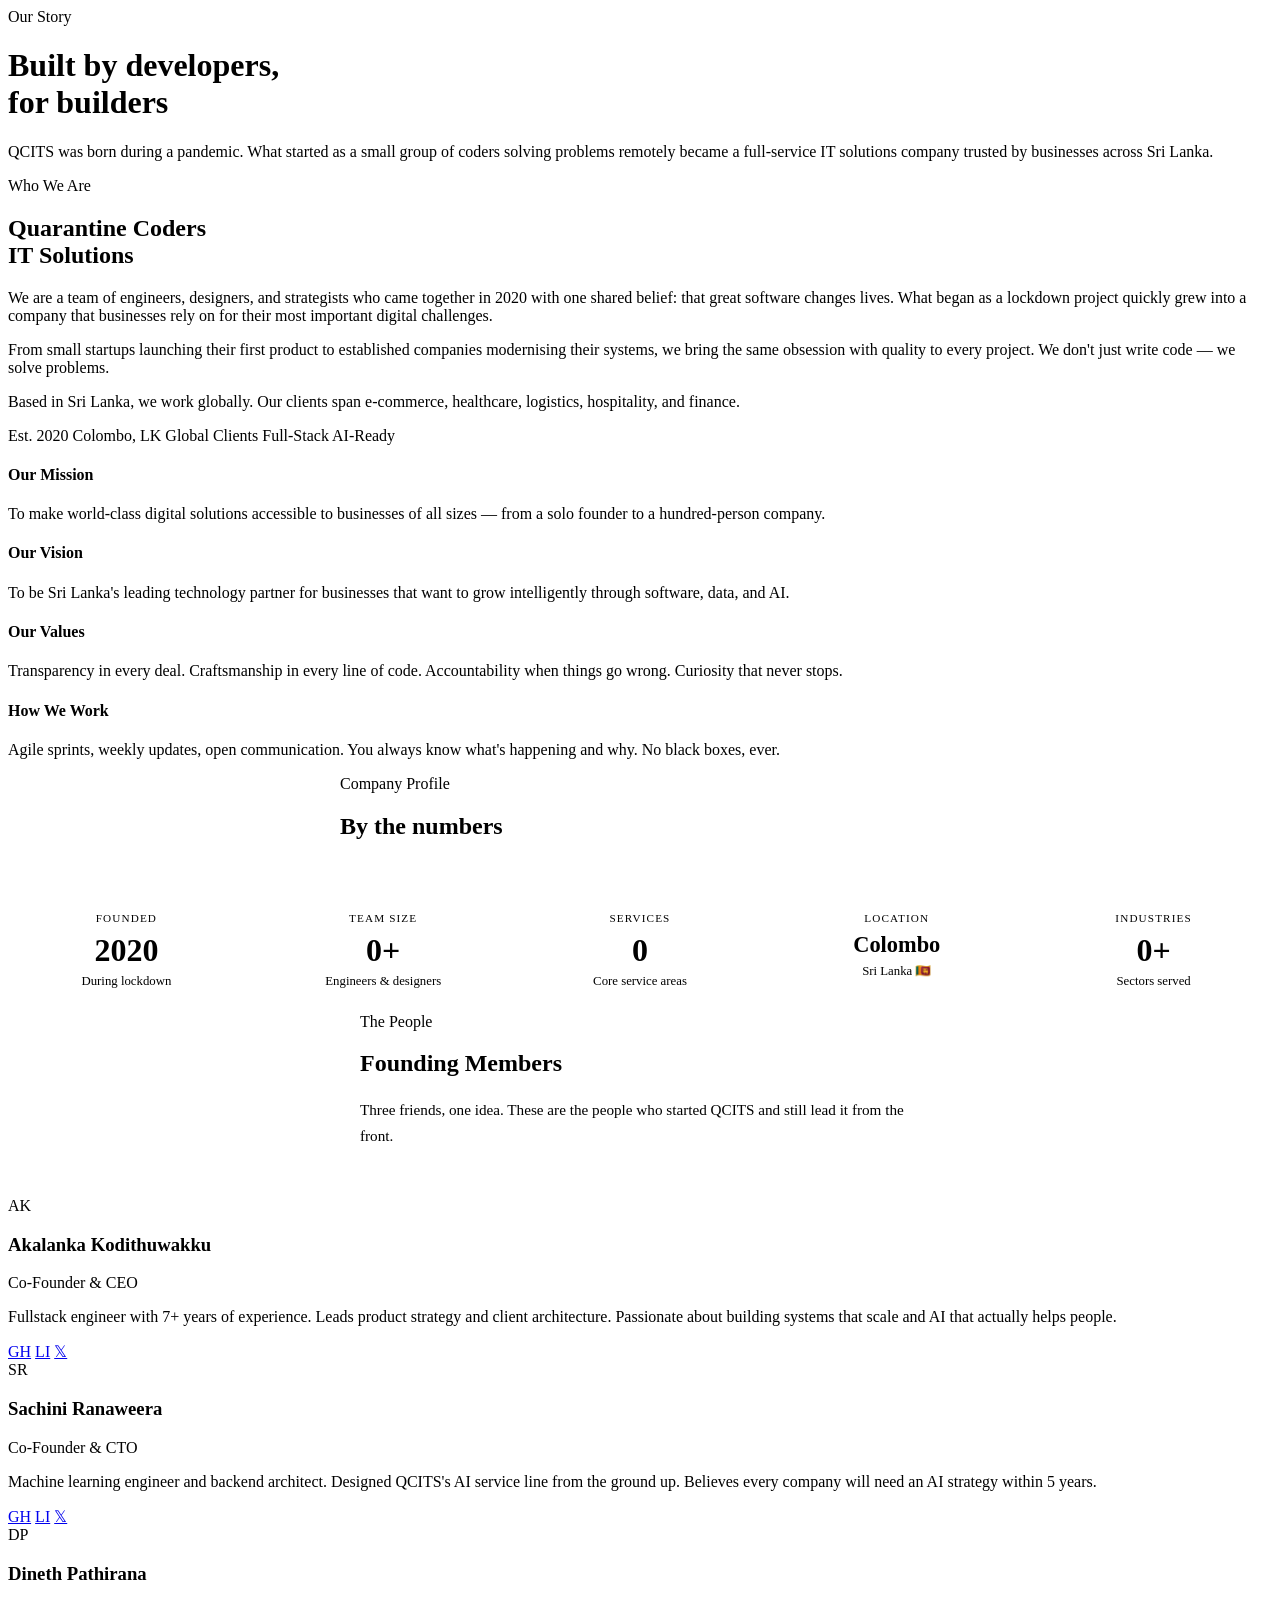
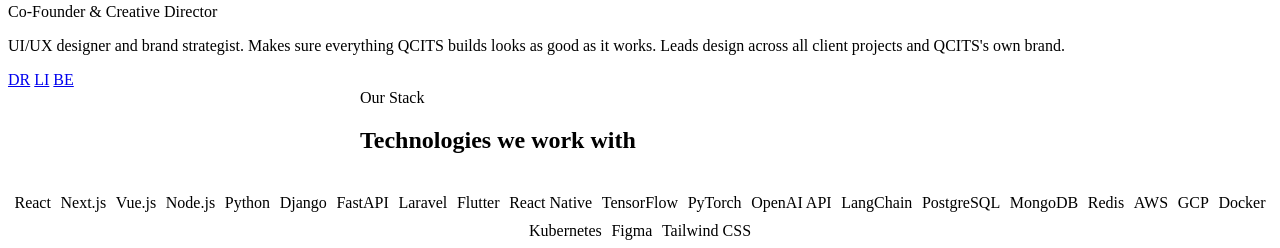
==== about.html @ d042ebc8 "Add files via upload" ====
<!doctype html>
<html lang="en">
<head>
  <meta charset="utf-8"/>
  <meta name="viewport" content="width=device-width,initial-scale=1"/>
  <title>About Us — QCITS</title>
  <meta name="description" content="Learn about Quarantine Coders IT Solutions — our story, mission, values, and the founding team behind QCITS."/>
  <link rel="stylesheet" href="css/style.css"/>
  <link rel="preconnect" href="https://fonts.googleapis.com"/>
  <link rel="preconnect" href="https://fonts.gstatic.com" crossorigin/>
</head>
<body>

<nav id="main-nav"></nav>
<div class="mobile-menu" id="mobile-menu"></div>

<!-- PAGE HERO -->
<div class="page-hero">
  <div class="page-hero-tag">Our Story</div>
  <h1>Built by developers,<br><span>for builders</span></h1>
  <p>QCITS was born during a pandemic. What started as a small group of coders solving problems remotely became a full-service IT solutions company trusted by businesses across Sri Lanka.</p>
</div>

<!-- ABOUT SECTION -->
<section>
  <div class="section-inner">
    <div class="about-grid">
      <div class="about-text reveal">
        <div class="section-eyebrow">Who We Are</div>
        <h2>Quarantine Coders<br><span>IT Solutions</span></h2>
        <p>We are a team of engineers, designers, and strategists who came together in 2020 with one shared belief: that great software changes lives. What began as a lockdown project quickly grew into a company that businesses rely on for their most important digital challenges.</p>
        <p>From small startups launching their first product to established companies modernising their systems, we bring the same obsession with quality to every project. We don't just write code — we solve problems.</p>
        <p>Based in Sri Lanka, we work globally. Our clients span e-commerce, healthcare, logistics, hospitality, and finance.</p>
        <div class="about-badge-row">
          <span class="badge">Est. 2020</span>
          <span class="badge">Colombo, LK</span>
          <span class="badge">Global Clients</span>
          <span class="badge">Full-Stack</span>
          <span class="badge">AI-Ready</span>
        </div>
      </div>
      <div class="about-visual reveal">
        <div class="corner-accent"></div>
        <div class="mission-item">
          <div class="mission-dot"></div>
          <div>
            <h4>Our Mission</h4>
            <p>To make world-class digital solutions accessible to businesses of all sizes — from a solo founder to a hundred-person company.</p>
          </div>
        </div>
        <div class="mission-item">
          <div class="mission-dot"></div>
          <div>
            <h4>Our Vision</h4>
            <p>To be Sri Lanka's leading technology partner for businesses that want to grow intelligently through software, data, and AI.</p>
          </div>
        </div>
        <div class="mission-item">
          <div class="mission-dot"></div>
          <div>
            <h4>Our Values</h4>
            <p>Transparency in every deal. Craftsmanship in every line of code. Accountability when things go wrong. Curiosity that never stops.</p>
          </div>
        </div>
        <div class="mission-item">
          <div class="mission-dot"></div>
          <div>
            <h4>How We Work</h4>
            <p>Agile sprints, weekly updates, open communication. You always know what's happening and why. No black boxes, ever.</p>
          </div>
        </div>
      </div>
    </div>
  </div>
</section>

<!-- COMPANY PROFILE -->
<section style="background:var(--bg-surface); border-top:1px solid var(--border); border-bottom:1px solid var(--border);">
  <div class="section-inner">
    <div class="reveal text-center" style="max-width:600px; margin: 0 auto 3rem;">
      <div class="section-eyebrow">Company Profile</div>
      <h2 class="section-title">By the <span>numbers</span></h2>
    </div>
    <div style="display:grid; grid-template-columns:repeat(auto-fit,minmax(200px,1fr)); gap:1.25rem;">
      <div class="reveal" style="background:var(--bg-card); border:1px solid var(--border); border-radius:var(--radius); padding:1.5rem; text-align:center;">
        <div style="font-family:var(--font-mono); font-size:0.7rem; color:var(--text-muted); text-transform:uppercase; letter-spacing:0.1em; margin-bottom:0.5rem;">Founded</div>
        <div style="font-size:2rem; font-weight:700; color:var(--accent-purple); font-family:var(--font-mono);">2020</div>
        <div style="font-size:0.8rem; color:var(--text-secondary); margin-top:0.3rem;">During lockdown</div>
      </div>
      <div class="reveal" style="background:var(--bg-card); border:1px solid var(--border); border-radius:var(--radius); padding:1.5rem; text-align:center;">
        <div style="font-family:var(--font-mono); font-size:0.7rem; color:var(--text-muted); text-transform:uppercase; letter-spacing:0.1em; margin-bottom:0.5rem;">Team Size</div>
        <div style="font-size:2rem; font-weight:700; color:var(--accent-purple); font-family:var(--font-mono);" data-count="12" data-suffix="+">0+</div>
        <div style="font-size:0.8rem; color:var(--text-secondary); margin-top:0.3rem;">Engineers & designers</div>
      </div>
      <div class="reveal" style="background:var(--bg-card); border:1px solid var(--border); border-radius:var(--radius); padding:1.5rem; text-align:center;">
        <div style="font-family:var(--font-mono); font-size:0.7rem; color:var(--text-muted); text-transform:uppercase; letter-spacing:0.1em; margin-bottom:0.5rem;">Services</div>
        <div style="font-size:2rem; font-weight:700; color:var(--accent-purple); font-family:var(--font-mono);" data-count="9">0</div>
        <div style="font-size:0.8rem; color:var(--text-secondary); margin-top:0.3rem;">Core service areas</div>
      </div>
      <div class="reveal" style="background:var(--bg-card); border:1px solid var(--border); border-radius:var(--radius); padding:1.5rem; text-align:center;">
        <div style="font-family:var(--font-mono); font-size:0.7rem; color:var(--text-muted); text-transform:uppercase; letter-spacing:0.1em; margin-bottom:0.5rem;">Location</div>
        <div style="font-size:1.4rem; font-weight:700; color:var(--accent-purple);">Colombo</div>
        <div style="font-size:0.8rem; color:var(--text-secondary); margin-top:0.3rem;">Sri Lanka 🇱🇰</div>
      </div>
      <div class="reveal" style="background:var(--bg-card); border:1px solid var(--border); border-radius:var(--radius); padding:1.5rem; text-align:center;">
        <div style="font-family:var(--font-mono); font-size:0.7rem; color:var(--text-muted); text-transform:uppercase; letter-spacing:0.1em; margin-bottom:0.5rem;">Industries</div>
        <div style="font-size:2rem; font-weight:700; color:var(--accent-purple); font-family:var(--font-mono);" data-count="8" data-suffix="+">0+</div>
        <div style="font-size:0.8rem; color:var(--text-secondary); margin-top:0.3rem;">Sectors served</div>
      </div>
    </div>
  </div>
</section>

<!-- FOUNDING MEMBERS -->
<section id="team">
  <div class="section-inner">
    <div class="reveal text-center" style="max-width:560px; margin: 0 auto 3rem;">
      <div class="section-eyebrow">The People</div>
      <h2 class="section-title">Founding <span>Members</span></h2>
      <p style="color:var(--text-secondary); font-size:0.95rem; line-height:1.7;">Three friends, one idea. These are the people who started QCITS and still lead it from the front.</p>
    </div>
    <div class="team-grid">
      <div class="team-card reveal">
        <div class="team-avatar">AK</div>
        <h3>Akalanka Kodithuwakku</h3>
        <div class="team-role">Co-Founder & CEO</div>
        <p class="team-bio">Fullstack engineer with 7+ years of experience. Leads product strategy and client architecture. Passionate about building systems that scale and AI that actually helps people.</p>
        <div class="team-socials">
          <a href="#" title="GitHub">GH</a>
          <a href="#" title="LinkedIn">LI</a>
          <a href="#" title="Twitter">𝕏</a>
        </div>
      </div>
      <div class="team-card reveal">
        <div class="team-avatar">SR</div>
        <h3>Sachini Ranaweera</h3>
        <div class="team-role">Co-Founder & CTO</div>
        <p class="team-bio">Machine learning engineer and backend architect. Designed QCITS's AI service line from the ground up. Believes every company will need an AI strategy within 5 years.</p>
        <div class="team-socials">
          <a href="#" title="GitHub">GH</a>
          <a href="#" title="LinkedIn">LI</a>
          <a href="#" title="Twitter">𝕏</a>
        </div>
      </div>
      <div class="team-card reveal">
        <div class="team-avatar">DP</div>
        <h3>Dineth Pathirana</h3>
        <div class="team-role">Co-Founder & Creative Director</div>
        <p class="team-bio">UI/UX designer and brand strategist. Makes sure everything QCITS builds looks as good as it works. Leads design across all client projects and QCITS's own brand.</p>
        <div class="team-socials">
          <a href="#" title="Dribbble">DR</a>
          <a href="#" title="LinkedIn">LI</a>
          <a href="#" title="Behance">BE</a>
        </div>
      </div>
    </div>
  </div>
</section>

<!-- TECHNOLOGIES -->
<section style="background:var(--bg-surface); border-top:1px solid var(--border);">
  <div class="section-inner">
    <div class="reveal text-center" style="max-width:560px; margin: 0 auto 2.5rem;">
      <div class="section-eyebrow">Our Stack</div>
      <h2 class="section-title">Technologies we <span>work with</span></h2>
    </div>
    <div class="reveal" style="display:flex; flex-wrap:wrap; gap:0.6rem; justify-content:center;">
      <span class="badge">React</span><span class="badge">Next.js</span><span class="badge">Vue.js</span>
      <span class="badge">Node.js</span><span class="badge">Python</span><span class="badge">Django</span>
      <span class="badge">FastAPI</span><span class="badge">Laravel</span><span class="badge">Flutter</span>
      <span class="badge">React Native</span><span class="badge">TensorFlow</span><span class="badge">PyTorch</span>
      <span class="badge">OpenAI API</span><span class="badge">LangChain</span><span class="badge">PostgreSQL</span>
      <span class="badge">MongoDB</span><span class="badge">Redis</span><span class="badge">AWS</span>
      <span class="badge">GCP</span><span class="badge">Docker</span><span class="badge">Kubernetes</span>
      <span class="badge">Figma</span><span class="badge">Tailwind CSS</span>
    </div>
  </div>
</section>

<footer id="main-footer"></footer>
<script src="js/main.js"></script>
<script>
  initNav('about.html');
  initFooter();
</script>
</body>
</html>
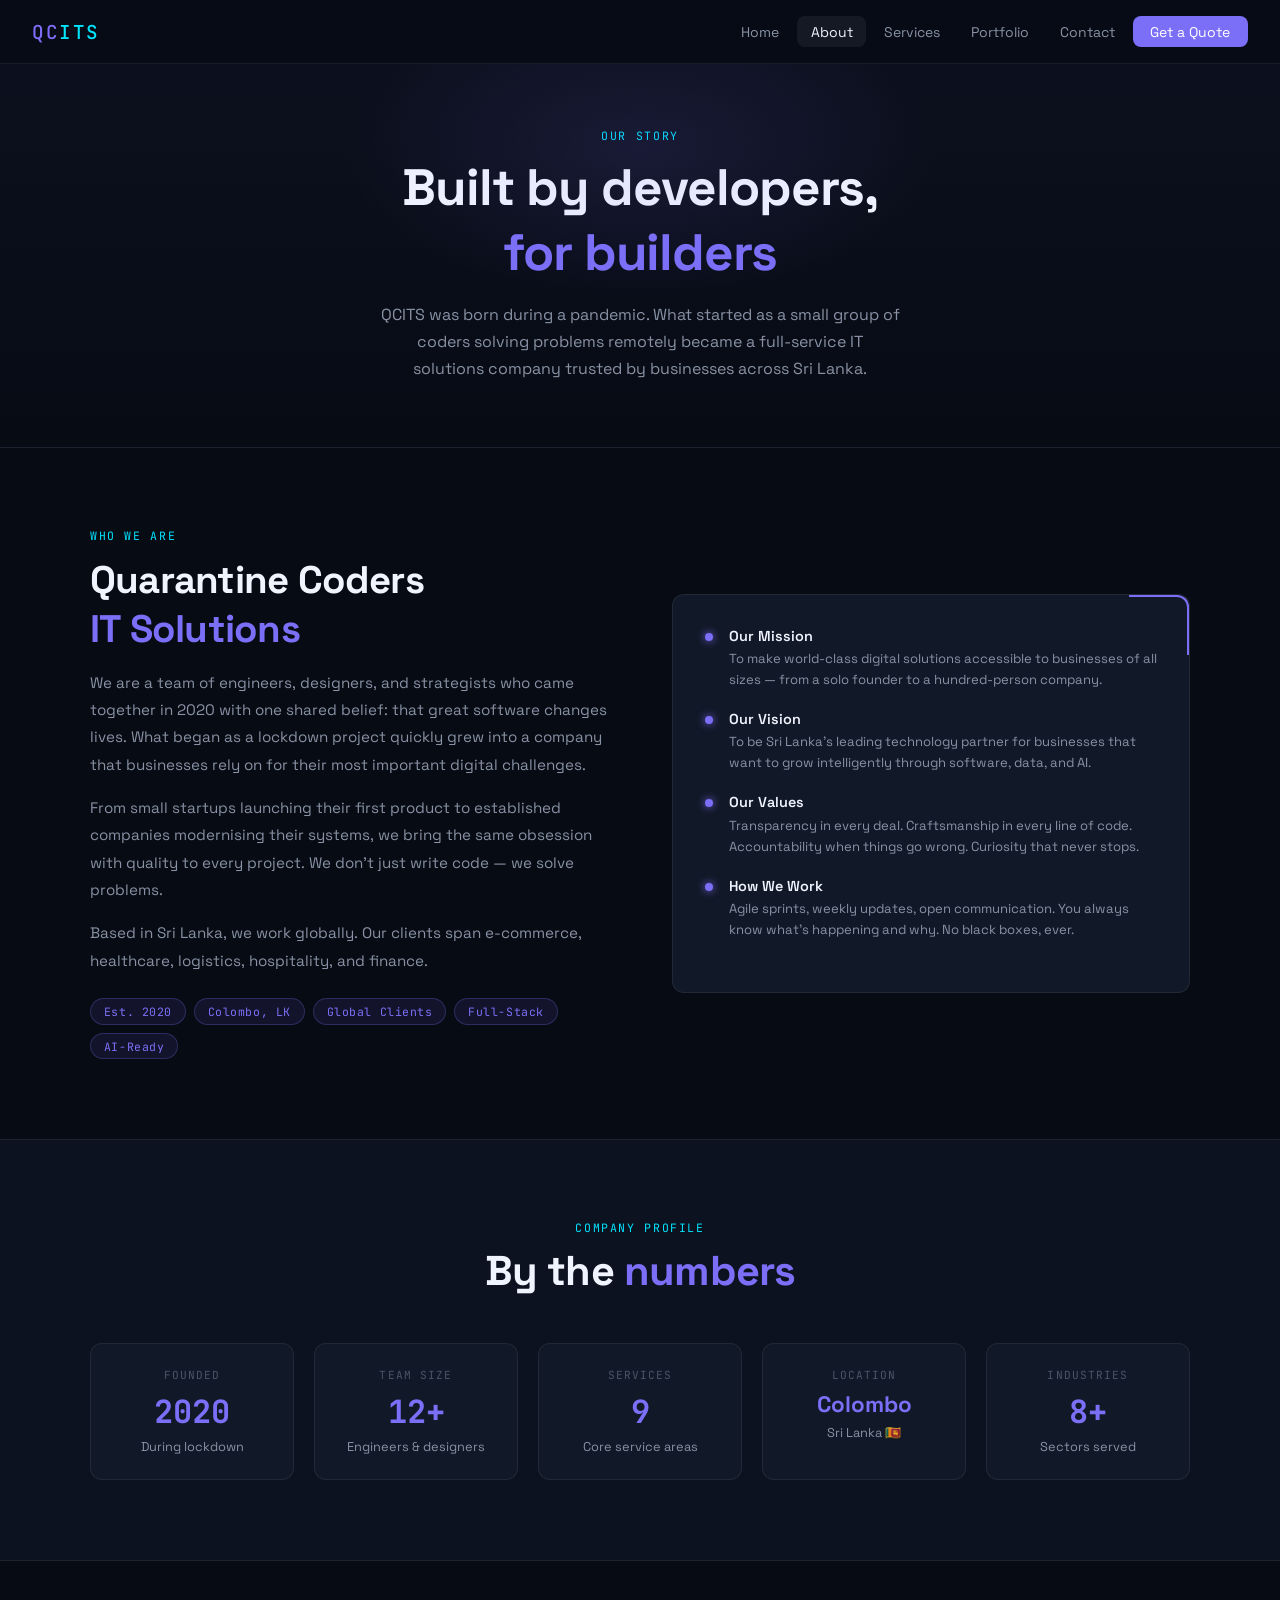
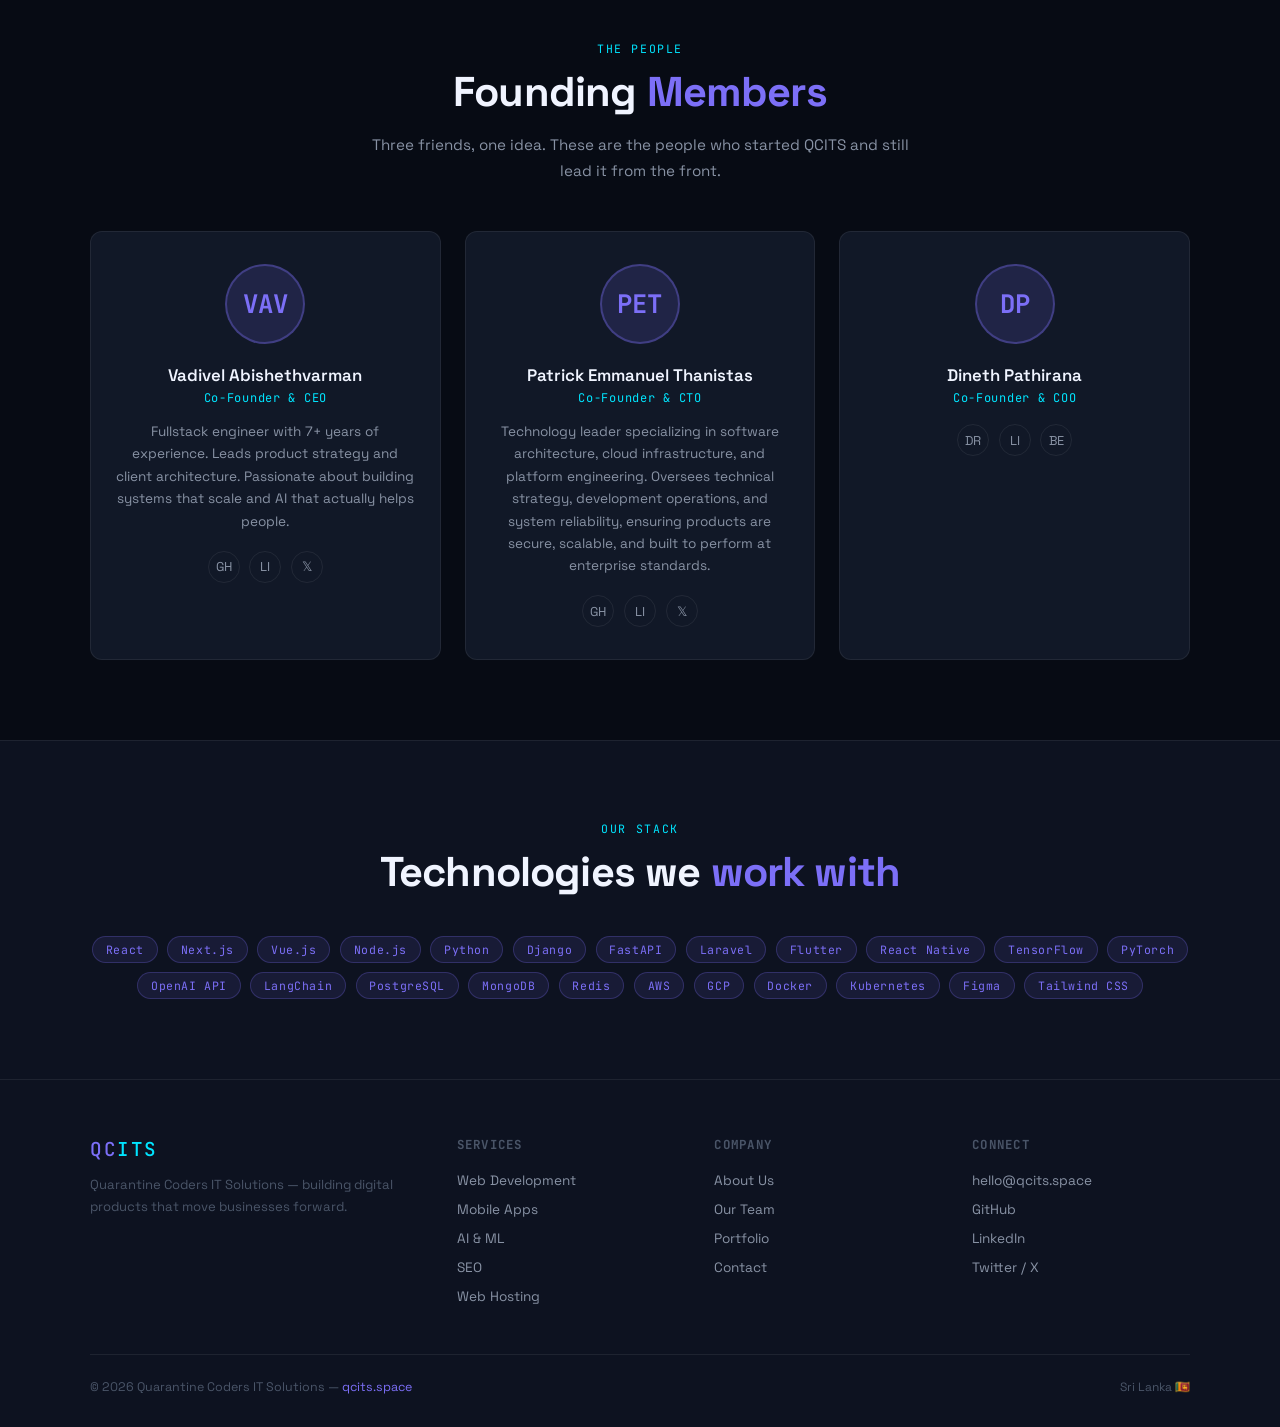
==== commit e3880fea: "Update about.html" ====
--- a/about.html
+++ b/about.html
@@ -121,21 +121,21 @@
     </div>
     <div class="team-grid">
       <div class="team-card reveal">
-        <div class="team-avatar">AK</div>
-        <h3>Akalanka Kodithuwakku</h3>
+        <div class="team-avatar">VAV</div>
+        <h3>Vadivel Abishethvarman</h3>
         <div class="team-role">Co-Founder & CEO</div>
         <p class="team-bio">Fullstack engineer with 7+ years of experience. Leads product strategy and client architecture. Passionate about building systems that scale and AI that actually helps people.</p>
         <div class="team-socials">
-          <a href="#" title="GitHub">GH</a>
-          <a href="#" title="LinkedIn">LI</a>
-          <a href="#" title="Twitter">𝕏</a>
+          <a href="#https://github.com/Abishethvarman/" title="GitHub">GH</a>
+          <a href="#https://www.linkedin.com/in/abishethvarman-v/" title="LinkedIn">LI</a>
+          <a href="#https://x.com/Im_Warman" title="Twitter">𝕏</a>
         </div>
       </div>
       <div class="team-card reveal">
-        <div class="team-avatar">SR</div>
-        <h3>Sachini Ranaweera</h3>
+        <div class="team-avatar">PET</div>
+        <h3>Patrick Emmanuel Thanistas</h3>
         <div class="team-role">Co-Founder & CTO</div>
-        <p class="team-bio">Machine learning engineer and backend architect. Designed QCITS's AI service line from the ground up. Believes every company will need an AI strategy within 5 years.</p>
+        <p class="team-bio">Technology leader specializing in software architecture, cloud infrastructure, and platform engineering. Oversees technical strategy, development operations, and system reliability, ensuring products are secure, scalable, and built to perform at enterprise standards.</p>
         <div class="team-socials">
           <a href="#" title="GitHub">GH</a>
           <a href="#" title="LinkedIn">LI</a>
@@ -145,8 +145,8 @@
       <div class="team-card reveal">
         <div class="team-avatar">DP</div>
         <h3>Dineth Pathirana</h3>
-        <div class="team-role">Co-Founder & Creative Director</div>
-        <p class="team-bio">UI/UX designer and brand strategist. Makes sure everything QCITS builds looks as good as it works. Leads design across all client projects and QCITS's own brand.</p>
+        <div class="team-role">Co-Founder & COO</div>
+        <p class="team-bio"></p>
         <div class="team-socials">
           <a href="#" title="Dribbble">DR</a>
           <a href="#" title="LinkedIn">LI</a>
--- a/css/style.css
+++ b/css/style.css
@@ -0,0 +1,739 @@
+@import url('https://fonts.googleapis.com/css2?family=Space+Grotesk:wght@300;400;500;600;700&family=JetBrains+Mono:wght@400;500&display=swap');
+
+:root {
+  --bg-deep: #070b14;
+  --bg-surface: #0d1220;
+  --bg-card: #111827;
+  --bg-card-hover: #161f30;
+  --accent-purple: #7c6ff7;
+  --accent-cyan: #00e5ff;
+  --accent-glow: rgba(124,111,247,0.18);
+  --accent-cyan-glow: rgba(0,229,255,0.12);
+  --text-primary: #f0f4ff;
+  --text-secondary: #8892a4;
+  --text-muted: #4a5568;
+  --border: rgba(255,255,255,0.07);
+  --border-accent: rgba(124,111,247,0.35);
+  --font-display: 'Space Grotesk', sans-serif;
+  --font-mono: 'JetBrains Mono', monospace;
+  --radius: 12px;
+  --radius-sm: 8px;
+}
+
+*, *::before, *::after { box-sizing: border-box; margin: 0; padding: 0; }
+
+html { scroll-behavior: smooth; }
+
+body {
+  font-family: var(--font-display);
+  background: var(--bg-deep);
+  color: var(--text-primary);
+  min-height: 100vh;
+  overflow-x: hidden;
+}
+
+/* ─── SCROLLBAR ─── */
+::-webkit-scrollbar { width: 5px; }
+::-webkit-scrollbar-track { background: var(--bg-deep); }
+::-webkit-scrollbar-thumb { background: var(--accent-purple); border-radius: 99px; }
+
+/* ─── NAV ─── */
+nav {
+  position: fixed; top: 0; left: 0; right: 0; z-index: 100;
+  background: rgba(7,11,20,0.85);
+  backdrop-filter: blur(16px);
+  border-bottom: 1px solid var(--border);
+  padding: 0 2rem;
+  height: 64px;
+  display: flex; align-items: center; justify-content: space-between;
+}
+.nav-logo {
+  font-family: var(--font-mono);
+  font-size: 1.2rem;
+  font-weight: 500;
+  color: var(--accent-purple);
+  letter-spacing: 0.08em;
+  text-decoration: none;
+}
+.nav-logo span { color: var(--accent-cyan); }
+.nav-links { display: flex; gap: 0.25rem; align-items: center; }
+.nav-links a {
+  color: var(--text-secondary);
+  text-decoration: none;
+  font-size: 0.875rem;
+  padding: 0.4rem 0.85rem;
+  border-radius: var(--radius-sm);
+  transition: color 0.2s, background 0.2s;
+}
+.nav-links a:hover, .nav-links a.active {
+  color: var(--text-primary);
+  background: rgba(255,255,255,0.06);
+}
+.nav-cta {
+  background: var(--accent-purple) !important;
+  color: #fff !important;
+  padding: 0.4rem 1.1rem !important;
+  border-radius: var(--radius-sm) !important;
+}
+.nav-cta:hover { opacity: 0.88; }
+.hamburger {
+  display: none;
+  flex-direction: column;
+  gap: 5px;
+  cursor: pointer;
+  background: none;
+  border: none;
+  padding: 4px;
+}
+.hamburger span {
+  display: block; width: 22px; height: 2px;
+  background: var(--text-secondary);
+  border-radius: 2px;
+  transition: 0.3s;
+}
+.mobile-menu {
+  display: none;
+  position: fixed; top: 64px; left: 0; right: 0; z-index: 99;
+  background: var(--bg-surface);
+  border-bottom: 1px solid var(--border);
+  padding: 1rem 1.5rem;
+  flex-direction: column; gap: 0.5rem;
+}
+.mobile-menu.open { display: flex; }
+.mobile-menu a {
+  color: var(--text-secondary);
+  text-decoration: none;
+  font-size: 0.9rem;
+  padding: 0.5rem 0;
+  border-bottom: 1px solid var(--border);
+}
+
+/* ─── HERO ─── */
+.hero {
+  min-height: 100vh;
+  display: flex; align-items: center; justify-content: center;
+  position: relative;
+  overflow: hidden;
+  padding: 6rem 2rem 4rem;
+  text-align: center;
+}
+#hero-canvas {
+  position: absolute; inset: 0; z-index: 0;
+  pointer-events: none;
+}
+.hero-content { position: relative; z-index: 1; max-width: 820px; }
+.hero-eyebrow {
+  display: inline-flex; align-items: center; gap: 0.5rem;
+  font-family: var(--font-mono);
+  font-size: 0.75rem;
+  color: var(--accent-cyan);
+  letter-spacing: 0.12em;
+  text-transform: uppercase;
+  background: rgba(0,229,255,0.08);
+  border: 1px solid rgba(0,229,255,0.2);
+  padding: 0.3rem 0.9rem;
+  border-radius: 99px;
+  margin-bottom: 1.5rem;
+}
+.hero-eyebrow::before {
+  content: '';
+  width: 6px; height: 6px;
+  background: var(--accent-cyan);
+  border-radius: 50%;
+  animation: blink 1.4s infinite;
+}
+@keyframes blink { 0%,100%{opacity:1} 50%{opacity:0.2} }
+.hero h1 {
+  font-size: clamp(2.4rem, 6vw, 4.5rem);
+  font-weight: 700;
+  line-height: 1.1;
+  letter-spacing: -0.02em;
+  margin-bottom: 1rem;
+}
+.hero h1 em {
+  font-style: normal;
+  color: var(--accent-purple);
+}
+.hero-typewriter {
+  font-family: var(--font-mono);
+  font-size: clamp(1rem, 2.5vw, 1.4rem);
+  color: var(--accent-cyan);
+  min-height: 2rem;
+  margin-bottom: 1.5rem;
+}
+.hero-sub {
+  font-size: 1.05rem;
+  color: var(--text-secondary);
+  max-width: 560px;
+  margin: 0 auto 2.5rem;
+  line-height: 1.7;
+}
+.hero-actions { display: flex; gap: 1rem; justify-content: center; flex-wrap: wrap; }
+.btn {
+  display: inline-flex; align-items: center; gap: 0.5rem;
+  padding: 0.75rem 1.6rem;
+  border-radius: var(--radius-sm);
+  font-family: var(--font-display);
+  font-size: 0.9rem;
+  font-weight: 500;
+  text-decoration: none;
+  cursor: pointer;
+  border: none;
+  transition: all 0.2s;
+}
+.btn-primary {
+  background: var(--accent-purple);
+  color: #fff;
+  box-shadow: 0 0 24px rgba(124,111,247,0.35);
+}
+.btn-primary:hover { opacity: 0.88; box-shadow: 0 0 36px rgba(124,111,247,0.5); transform: translateY(-1px); }
+.btn-outline {
+  background: transparent;
+  color: var(--text-primary);
+  border: 1px solid var(--border-accent);
+}
+.btn-outline:hover { background: var(--accent-glow); border-color: var(--accent-purple); }
+
+/* ─── STATS BAR ─── */
+.stats-bar {
+  background: var(--bg-surface);
+  border-top: 1px solid var(--border);
+  border-bottom: 1px solid var(--border);
+  padding: 2.5rem 2rem;
+}
+.stats-grid {
+  max-width: 900px;
+  margin: 0 auto;
+  display: grid;
+  grid-template-columns: repeat(auto-fit, minmax(160px, 1fr));
+  gap: 1rem;
+  text-align: center;
+}
+.stat-num {
+  font-size: 2.4rem;
+  font-weight: 700;
+  font-family: var(--font-mono);
+  color: var(--accent-purple);
+  line-height: 1;
+}
+.stat-label {
+  font-size: 0.8rem;
+  color: var(--text-secondary);
+  margin-top: 0.35rem;
+  text-transform: uppercase;
+  letter-spacing: 0.08em;
+}
+
+/* ─── SECTIONS ─── */
+section { padding: 5rem 2rem; }
+.section-inner { max-width: 1100px; margin: 0 auto; }
+.section-eyebrow {
+  font-family: var(--font-mono);
+  font-size: 0.72rem;
+  color: var(--accent-cyan);
+  letter-spacing: 0.14em;
+  text-transform: uppercase;
+  margin-bottom: 0.75rem;
+}
+.section-title {
+  font-size: clamp(1.8rem, 3.5vw, 2.6rem);
+  font-weight: 700;
+  letter-spacing: -0.02em;
+  margin-bottom: 1rem;
+  line-height: 1.15;
+}
+.section-title span { color: var(--accent-purple); }
+.section-sub {
+  color: var(--text-secondary);
+  font-size: 1rem;
+  max-width: 560px;
+  line-height: 1.7;
+  margin-bottom: 3rem;
+}
+
+/* ─── SERVICES GRID ─── */
+.services-grid {
+  display: grid;
+  grid-template-columns: repeat(auto-fit, minmax(240px, 1fr));
+  gap: 1.25rem;
+}
+.service-card {
+  background: var(--bg-card);
+  border: 1px solid var(--border);
+  border-radius: var(--radius);
+  padding: 1.5rem;
+  text-decoration: none;
+  color: inherit;
+  transition: all 0.25s;
+  display: block;
+  position: relative;
+  overflow: hidden;
+}
+.service-card::before {
+  content: '';
+  position: absolute; inset: 0;
+  background: var(--accent-glow);
+  opacity: 0;
+  transition: opacity 0.25s;
+}
+.service-card:hover {
+  border-color: var(--border-accent);
+  transform: translateY(-3px);
+}
+.service-card:hover::before { opacity: 1; }
+.service-icon {
+  width: 44px; height: 44px;
+  background: rgba(124,111,247,0.12);
+  border: 1px solid rgba(124,111,247,0.25);
+  border-radius: var(--radius-sm);
+  display: flex; align-items: center; justify-content: center;
+  font-size: 1.25rem;
+  margin-bottom: 1rem;
+  color: var(--accent-purple);
+}
+.service-card h3 {
+  font-size: 1rem;
+  font-weight: 600;
+  margin-bottom: 0.4rem;
+}
+.service-card p {
+  font-size: 0.85rem;
+  color: var(--text-secondary);
+  line-height: 1.6;
+}
+.service-arrow {
+  display: inline-flex; align-items: center; gap: 0.3rem;
+  font-size: 0.8rem;
+  color: var(--accent-purple);
+  margin-top: 0.9rem;
+  font-weight: 500;
+}
+
+/* ─── ABOUT / TEAM ─── */
+.about-grid {
+  display: grid;
+  grid-template-columns: 1fr 1fr;
+  gap: 4rem;
+  align-items: center;
+}
+.about-text h2 { font-size: clamp(1.8rem,3vw,2.4rem); font-weight: 700; letter-spacing:-0.02em; margin-bottom: 1rem; }
+.about-text h2 span { color: var(--accent-purple); }
+.about-text p { color: var(--text-secondary); line-height: 1.8; margin-bottom: 1rem; font-size: 0.95rem; }
+.about-badge-row { display: flex; flex-wrap: wrap; gap: 0.5rem; margin-top: 1.5rem; }
+.badge {
+  font-family: var(--font-mono);
+  font-size: 0.72rem;
+  padding: 0.3rem 0.8rem;
+  border-radius: 99px;
+  background: rgba(124,111,247,0.1);
+  border: 1px solid rgba(124,111,247,0.25);
+  color: var(--accent-purple);
+  letter-spacing: 0.05em;
+}
+.about-visual {
+  background: var(--bg-card);
+  border: 1px solid var(--border);
+  border-radius: var(--radius);
+  padding: 2rem;
+  position: relative;
+}
+.about-visual .corner-accent {
+  position: absolute;
+  top: 0; right: 0;
+  width: 60px; height: 60px;
+  border-top: 2px solid var(--accent-purple);
+  border-right: 2px solid var(--accent-purple);
+  border-radius: 0 var(--radius) 0 0;
+}
+.mission-item { display: flex; gap: 1rem; align-items: flex-start; margin-bottom: 1.25rem; }
+.mission-dot {
+  width: 8px; height: 8px;
+  min-width: 8px;
+  background: var(--accent-purple);
+  border-radius: 50%;
+  margin-top: 6px;
+  box-shadow: 0 0 8px var(--accent-purple);
+}
+.mission-item h4 { font-size: 0.9rem; font-weight: 600; margin-bottom: 0.2rem; }
+.mission-item p { font-size: 0.82rem; color: var(--text-secondary); line-height: 1.6; }
+
+/* ─── TEAM CARDS ─── */
+.team-grid {
+  display: grid;
+  grid-template-columns: repeat(auto-fit, minmax(280px, 1fr));
+  gap: 1.5rem;
+}
+.team-card {
+  background: var(--bg-card);
+  border: 1px solid var(--border);
+  border-radius: var(--radius);
+  padding: 2rem 1.5rem;
+  text-align: center;
+  transition: all 0.25s;
+  position: relative;
+  overflow: hidden;
+}
+.team-card::after {
+  content: '';
+  position: absolute;
+  bottom: 0; left: 0; right: 0;
+  height: 3px;
+  background: linear-gradient(90deg, var(--accent-purple), var(--accent-cyan));
+  transform: scaleX(0);
+  transition: transform 0.3s;
+}
+.team-card:hover { border-color: var(--border-accent); transform: translateY(-3px); }
+.team-card:hover::after { transform: scaleX(1); }
+.team-avatar {
+  width: 80px; height: 80px;
+  border-radius: 50%;
+  background: rgba(124,111,247,0.15);
+  border: 2px solid var(--border-accent);
+  display: flex; align-items: center; justify-content: center;
+  font-size: 1.6rem;
+  font-weight: 700;
+  color: var(--accent-purple);
+  margin: 0 auto 1.25rem;
+  font-family: var(--font-mono);
+}
+.team-card h3 { font-size: 1.05rem; font-weight: 600; margin-bottom: 0.25rem; }
+.team-role {
+  font-family: var(--font-mono);
+  font-size: 0.75rem;
+  color: var(--accent-cyan);
+  margin-bottom: 0.9rem;
+  letter-spacing: 0.06em;
+}
+.team-bio { font-size: 0.85rem; color: var(--text-secondary); line-height: 1.65; }
+.team-socials { display: flex; justify-content: center; gap: 0.6rem; margin-top: 1.1rem; }
+.team-socials a {
+  width: 32px; height: 32px;
+  border-radius: 50%;
+  border: 1px solid var(--border);
+  display: flex; align-items: center; justify-content: center;
+  color: var(--text-secondary);
+  font-size: 0.8rem;
+  text-decoration: none;
+  transition: all 0.2s;
+}
+.team-socials a:hover { border-color: var(--accent-purple); color: var(--accent-purple); }
+
+/* ─── PORTFOLIO ─── */
+.filter-bar { display: flex; gap: 0.5rem; flex-wrap: wrap; margin-bottom: 2.5rem; }
+.filter-btn {
+  font-family: var(--font-display);
+  font-size: 0.8rem;
+  padding: 0.4rem 1rem;
+  border-radius: 99px;
+  border: 1px solid var(--border);
+  background: transparent;
+  color: var(--text-secondary);
+  cursor: pointer;
+  transition: all 0.2s;
+}
+.filter-btn.active, .filter-btn:hover {
+  border-color: var(--accent-purple);
+  color: var(--accent-purple);
+  background: rgba(124,111,247,0.08);
+}
+.portfolio-grid {
+  display: grid;
+  grid-template-columns: repeat(auto-fit, minmax(300px, 1fr));
+  gap: 1.25rem;
+}
+.portfolio-card {
+  background: var(--bg-card);
+  border: 1px solid var(--border);
+  border-radius: var(--radius);
+  overflow: hidden;
+  transition: all 0.25s;
+}
+.portfolio-card:hover { border-color: var(--border-accent); transform: translateY(-3px); }
+.portfolio-thumb {
+  height: 180px;
+  background: linear-gradient(135deg, rgba(124,111,247,0.15), rgba(0,229,255,0.1));
+  display: flex; align-items: center; justify-content: center;
+  font-size: 2.5rem;
+  border-bottom: 1px solid var(--border);
+}
+.portfolio-info { padding: 1.25rem; }
+.portfolio-info h3 { font-size: 0.95rem; font-weight: 600; margin-bottom: 0.35rem; }
+.portfolio-info p { font-size: 0.82rem; color: var(--text-secondary); margin-bottom: 0.9rem; line-height: 1.6; }
+.tech-tags { display: flex; flex-wrap: wrap; gap: 0.35rem; }
+.tech-tag {
+  font-family: var(--font-mono);
+  font-size: 0.65rem;
+  padding: 0.2rem 0.6rem;
+  background: rgba(0,229,255,0.07);
+  border: 1px solid rgba(0,229,255,0.15);
+  color: var(--accent-cyan);
+  border-radius: 99px;
+}
+
+/* ─── TESTIMONIALS ─── */
+.testimonials-grid {
+  display: grid;
+  grid-template-columns: repeat(auto-fit, minmax(280px, 1fr));
+  gap: 1.25rem;
+}
+.testimonial-card {
+  background: var(--bg-card);
+  border: 1px solid var(--border);
+  border-radius: var(--radius);
+  padding: 1.75rem;
+}
+.testimonial-card .quote-icon {
+  font-size: 2rem;
+  color: var(--accent-purple);
+  opacity: 0.4;
+  font-family: Georgia, serif;
+  line-height: 1;
+  margin-bottom: 0.75rem;
+}
+.testimonial-card p {
+  font-size: 0.9rem;
+  color: var(--text-secondary);
+  line-height: 1.75;
+  margin-bottom: 1.25rem;
+  font-style: italic;
+}
+.testimonial-author { display: flex; align-items: center; gap: 0.75rem; }
+.author-avatar {
+  width: 38px; height: 38px;
+  border-radius: 50%;
+  background: rgba(124,111,247,0.15);
+  border: 1px solid var(--border-accent);
+  display: flex; align-items: center; justify-content: center;
+  font-size: 0.8rem;
+  font-weight: 600;
+  color: var(--accent-purple);
+}
+.author-name { font-size: 0.85rem; font-weight: 600; }
+.author-company { font-size: 0.75rem; color: var(--text-muted); }
+
+/* ─── CONTACT ─── */
+.contact-grid {
+  display: grid;
+  grid-template-columns: 1fr 1.5fr;
+  gap: 3rem;
+  align-items: start;
+}
+.contact-info h2 { font-size: 1.8rem; font-weight: 700; letter-spacing: -0.02em; margin-bottom: 0.75rem; }
+.contact-info p { color: var(--text-secondary); line-height: 1.75; font-size: 0.9rem; margin-bottom: 1.5rem; }
+.contact-detail {
+  display: flex; align-items: center; gap: 0.75rem;
+  margin-bottom: 0.9rem;
+  font-size: 0.88rem;
+  color: var(--text-secondary);
+}
+.contact-detail a { color: var(--accent-cyan); text-decoration: none; }
+.contact-detail a:hover { text-decoration: underline; }
+.contact-icon {
+  width: 36px; height: 36px;
+  background: rgba(124,111,247,0.1);
+  border: 1px solid rgba(124,111,247,0.2);
+  border-radius: var(--radius-sm);
+  display: flex; align-items: center; justify-content: center;
+  color: var(--accent-purple);
+  font-size: 0.9rem;
+  flex-shrink: 0;
+}
+.contact-form {
+  background: var(--bg-card);
+  border: 1px solid var(--border);
+  border-radius: var(--radius);
+  padding: 2rem;
+}
+.form-group { margin-bottom: 1.1rem; }
+.form-group label {
+  display: block;
+  font-size: 0.8rem;
+  color: var(--text-secondary);
+  margin-bottom: 0.4rem;
+  letter-spacing: 0.03em;
+}
+.form-group input,
+.form-group select,
+.form-group textarea {
+  width: 100%;
+  background: var(--bg-surface);
+  border: 1px solid var(--border);
+  border-radius: var(--radius-sm);
+  padding: 0.65rem 0.9rem;
+  color: var(--text-primary);
+  font-family: var(--font-display);
+  font-size: 0.875rem;
+  transition: border-color 0.2s;
+  outline: none;
+}
+.form-group input:focus,
+.form-group select:focus,
+.form-group textarea:focus { border-color: var(--accent-purple); }
+.form-group select { appearance: none; cursor: pointer; }
+.form-group textarea { resize: vertical; min-height: 100px; }
+.form-row { display: grid; grid-template-columns: 1fr 1fr; gap: 1rem; }
+
+/* ─── PAGE HERO (inner pages) ─── */
+.page-hero {
+  padding: 8rem 2rem 4rem;
+  text-align: center;
+  position: relative;
+  overflow: hidden;
+  background: linear-gradient(to bottom, rgba(124,111,247,0.05), transparent);
+  border-bottom: 1px solid var(--border);
+}
+.page-hero::before {
+  content: '';
+  position: absolute; top: 0; left: 50%; transform: translateX(-50%);
+  width: 600px; height: 300px;
+  background: radial-gradient(ellipse, rgba(124,111,247,0.12), transparent 70%);
+  pointer-events: none;
+}
+.page-hero-tag {
+  font-family: var(--font-mono);
+  font-size: 0.72rem;
+  color: var(--accent-cyan);
+  letter-spacing: 0.14em;
+  text-transform: uppercase;
+  margin-bottom: 0.75rem;
+}
+.page-hero h1 {
+  font-size: clamp(2rem, 4.5vw, 3.2rem);
+  font-weight: 700;
+  letter-spacing: -0.02em;
+  margin-bottom: 1rem;
+}
+.page-hero h1 span { color: var(--accent-purple); }
+.page-hero p {
+  color: var(--text-secondary);
+  font-size: 1rem;
+  max-width: 520px;
+  margin: 0 auto;
+  line-height: 1.7;
+}
+
+/* ─── SERVICE DETAIL ─── */
+.service-detail-grid {
+  display: grid;
+  grid-template-columns: 1fr 1fr;
+  gap: 3.5rem;
+  align-items: start;
+}
+.service-feature-list { list-style: none; }
+.service-feature-list li {
+  display: flex; align-items: flex-start; gap: 0.75rem;
+  padding: 0.7rem 0;
+  border-bottom: 1px solid var(--border);
+  font-size: 0.9rem;
+  color: var(--text-secondary);
+}
+.service-feature-list li::before {
+  content: '→';
+  color: var(--accent-purple);
+  font-family: var(--font-mono);
+  flex-shrink: 0;
+  margin-top: 1px;
+}
+.service-tech-box {
+  background: var(--bg-card);
+  border: 1px solid var(--border);
+  border-radius: var(--radius);
+  padding: 1.5rem;
+  margin-top: 1.5rem;
+}
+.service-tech-box h4 {
+  font-size: 0.8rem;
+  font-family: var(--font-mono);
+  color: var(--text-muted);
+  text-transform: uppercase;
+  letter-spacing: 0.1em;
+  margin-bottom: 0.9rem;
+}
+.process-steps { counter-reset: step; }
+.process-step {
+  display: flex; gap: 1.25rem;
+  margin-bottom: 1.5rem;
+  align-items: flex-start;
+}
+.step-num {
+  width: 36px; height: 36px; min-width: 36px;
+  border-radius: 50%;
+  background: rgba(124,111,247,0.12);
+  border: 1px solid rgba(124,111,247,0.3);
+  display: flex; align-items: center; justify-content: center;
+  font-family: var(--font-mono);
+  font-size: 0.8rem;
+  color: var(--accent-purple);
+  font-weight: 600;
+}
+.process-step h4 { font-size: 0.9rem; font-weight: 600; margin-bottom: 0.25rem; }
+.process-step p { font-size: 0.82rem; color: var(--text-secondary); line-height: 1.65; }
+
+/* ─── FOOTER ─── */
+footer {
+  background: var(--bg-surface);
+  border-top: 1px solid var(--border);
+  padding: 3.5rem 2rem 2rem;
+}
+.footer-grid {
+  max-width: 1100px;
+  margin: 0 auto;
+  display: grid;
+  grid-template-columns: 1.5fr 1fr 1fr 1fr;
+  gap: 2.5rem;
+  padding-bottom: 2.5rem;
+  border-bottom: 1px solid var(--border);
+  margin-bottom: 1.5rem;
+}
+.footer-brand .nav-logo { display: block; margin-bottom: 0.75rem; }
+.footer-brand p { font-size: 0.82rem; color: var(--text-muted); line-height: 1.7; }
+footer h4 {
+  font-size: 0.78rem;
+  font-family: var(--font-mono);
+  color: var(--text-muted);
+  text-transform: uppercase;
+  letter-spacing: 0.1em;
+  margin-bottom: 1rem;
+}
+footer ul { list-style: none; }
+footer ul li { margin-bottom: 0.5rem; }
+footer ul li a {
+  font-size: 0.85rem;
+  color: var(--text-secondary);
+  text-decoration: none;
+  transition: color 0.2s;
+}
+footer ul li a:hover { color: var(--accent-purple); }
+.footer-bottom {
+  max-width: 1100px;
+  margin: 0 auto;
+  display: flex; justify-content: space-between; align-items: center;
+  flex-wrap: wrap; gap: 0.5rem;
+}
+.footer-bottom p { font-size: 0.78rem; color: var(--text-muted); }
+.footer-bottom a { color: var(--accent-purple); text-decoration: none; }
+
+/* ─── DIVIDER ─── */
+.divider-line {
+  height: 1px;
+  background: var(--border);
+  max-width: 1100px;
+  margin: 0 auto;
+}
+
+/* ─── UTILS ─── */
+.text-center { text-align: center; }
+.mb-0 { margin-bottom: 0; }
+
+/* ─── RESPONSIVE ─── */
+@media (max-width: 768px) {
+  .nav-links { display: none; }
+  .hamburger { display: flex; }
+  .about-grid, .contact-grid, .service-detail-grid { grid-template-columns: 1fr; }
+  .footer-grid { grid-template-columns: 1fr 1fr; }
+  .form-row { grid-template-columns: 1fr; }
+  .hero h1 { font-size: 2rem; }
+}
+@media (max-width: 480px) {
+  .footer-grid { grid-template-columns: 1fr; }
+}
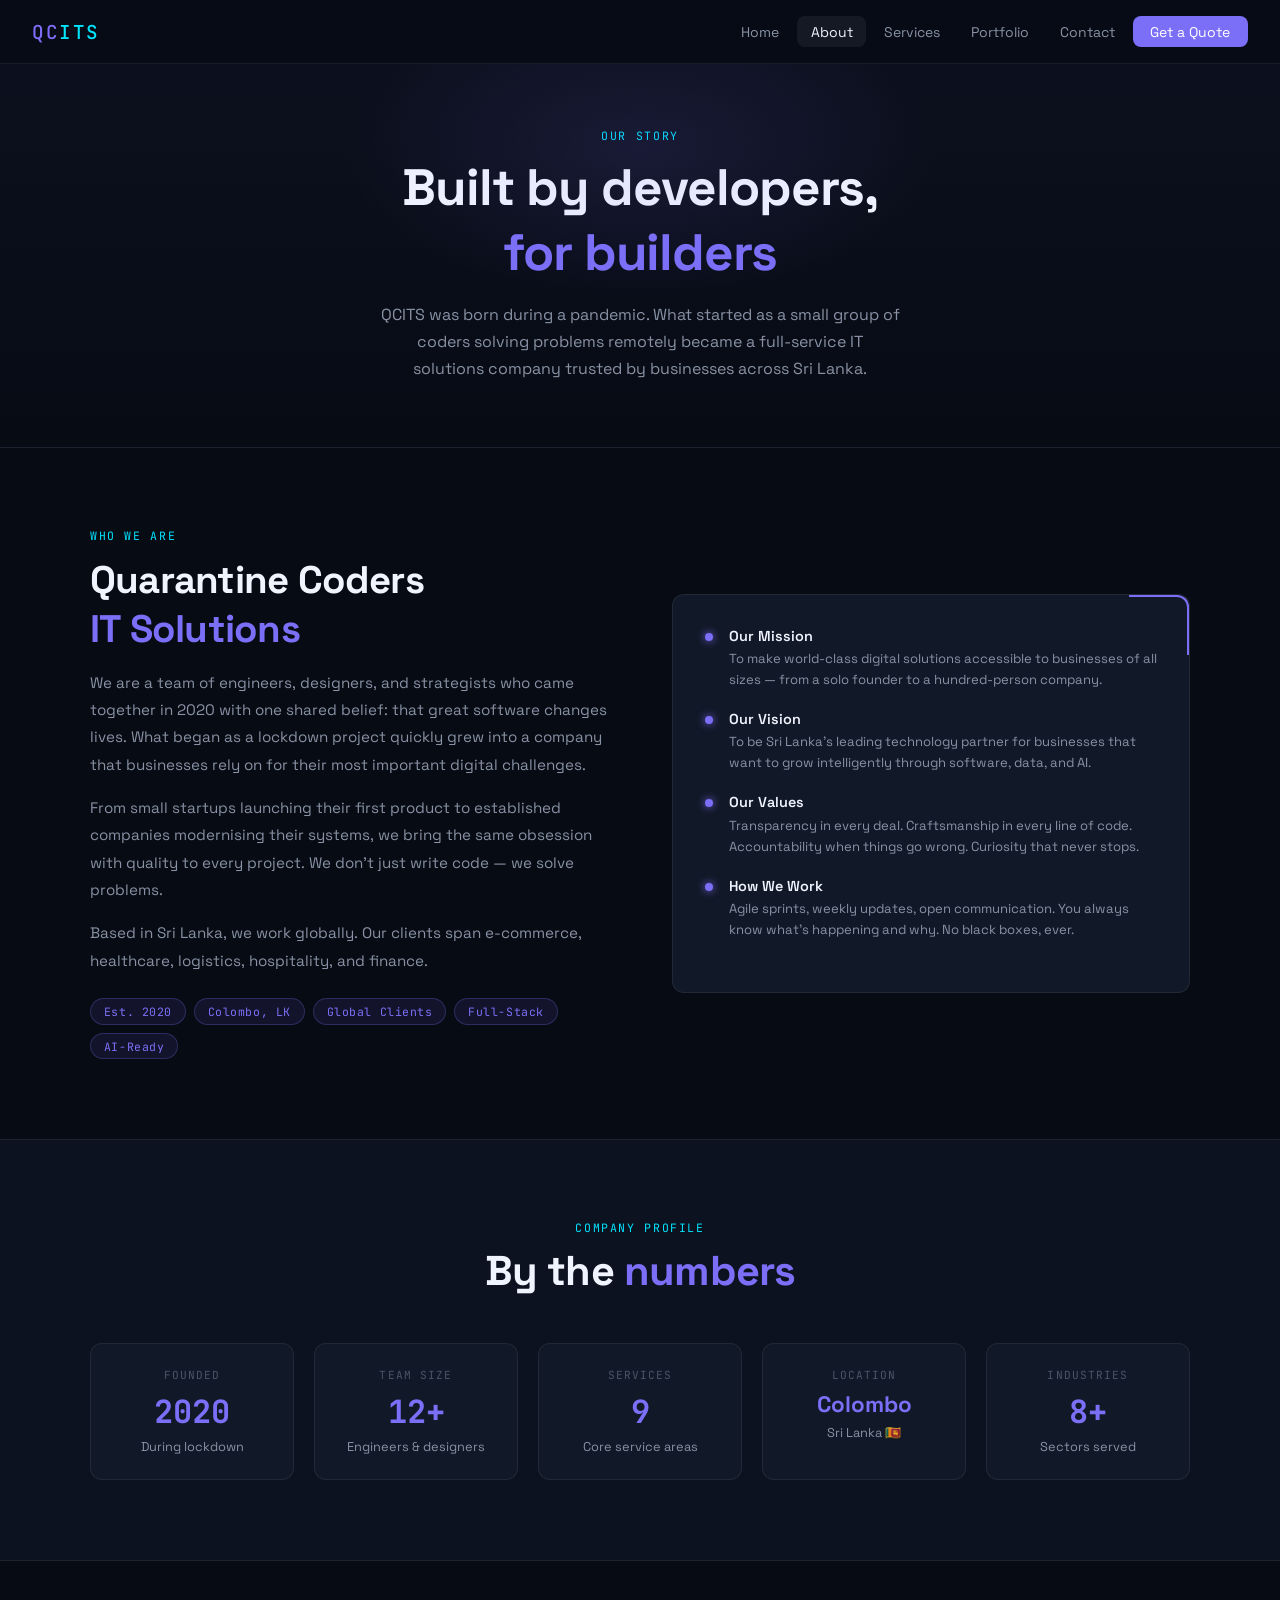
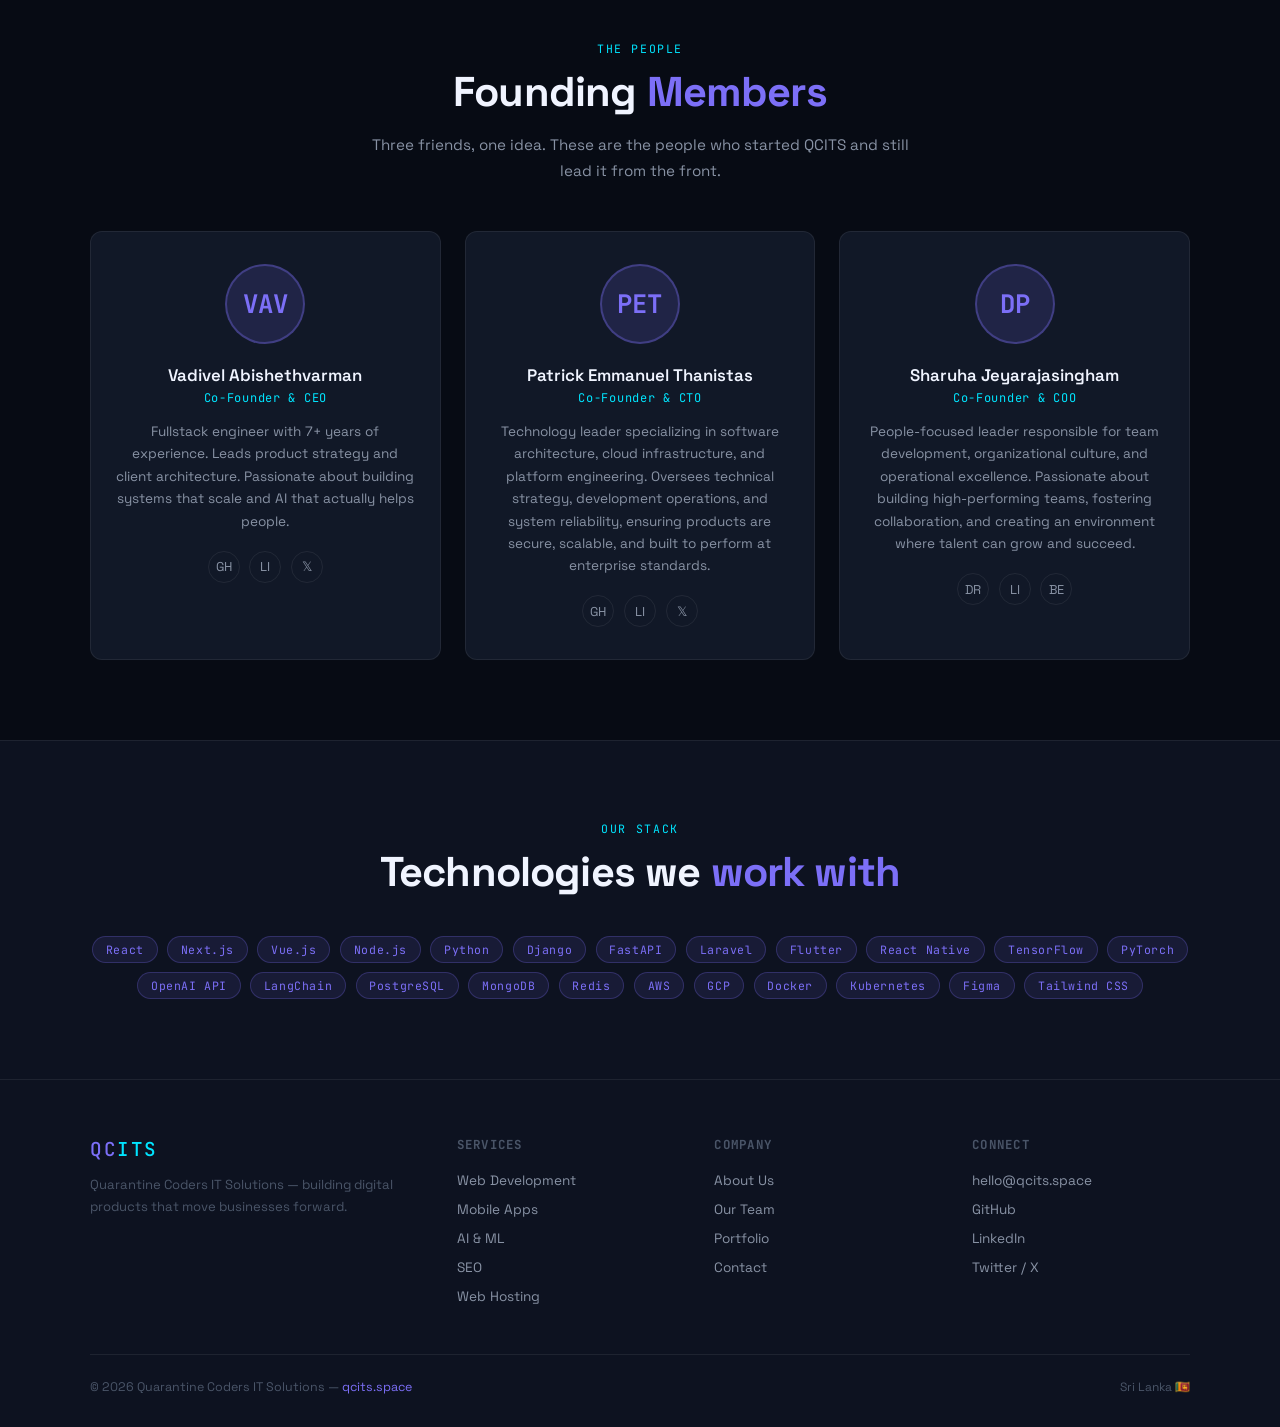
==== commit 37e376e1: "Update about.html" ====
--- a/about.html
+++ b/about.html
@@ -144,9 +144,9 @@
       </div>
       <div class="team-card reveal">
         <div class="team-avatar">DP</div>
-        <h3>Dineth Pathirana</h3>
+        <h3>Sharuha Jeyarajasingham</h3>
         <div class="team-role">Co-Founder & COO</div>
-        <p class="team-bio"></p>
+        <p class="team-bio">People-focused leader responsible for team development, organizational culture, and operational excellence. Passionate about building high-performing teams, fostering collaboration, and creating an environment where talent can grow and succeed.</p>
         <div class="team-socials">
           <a href="#" title="Dribbble">DR</a>
           <a href="#" title="LinkedIn">LI</a>
